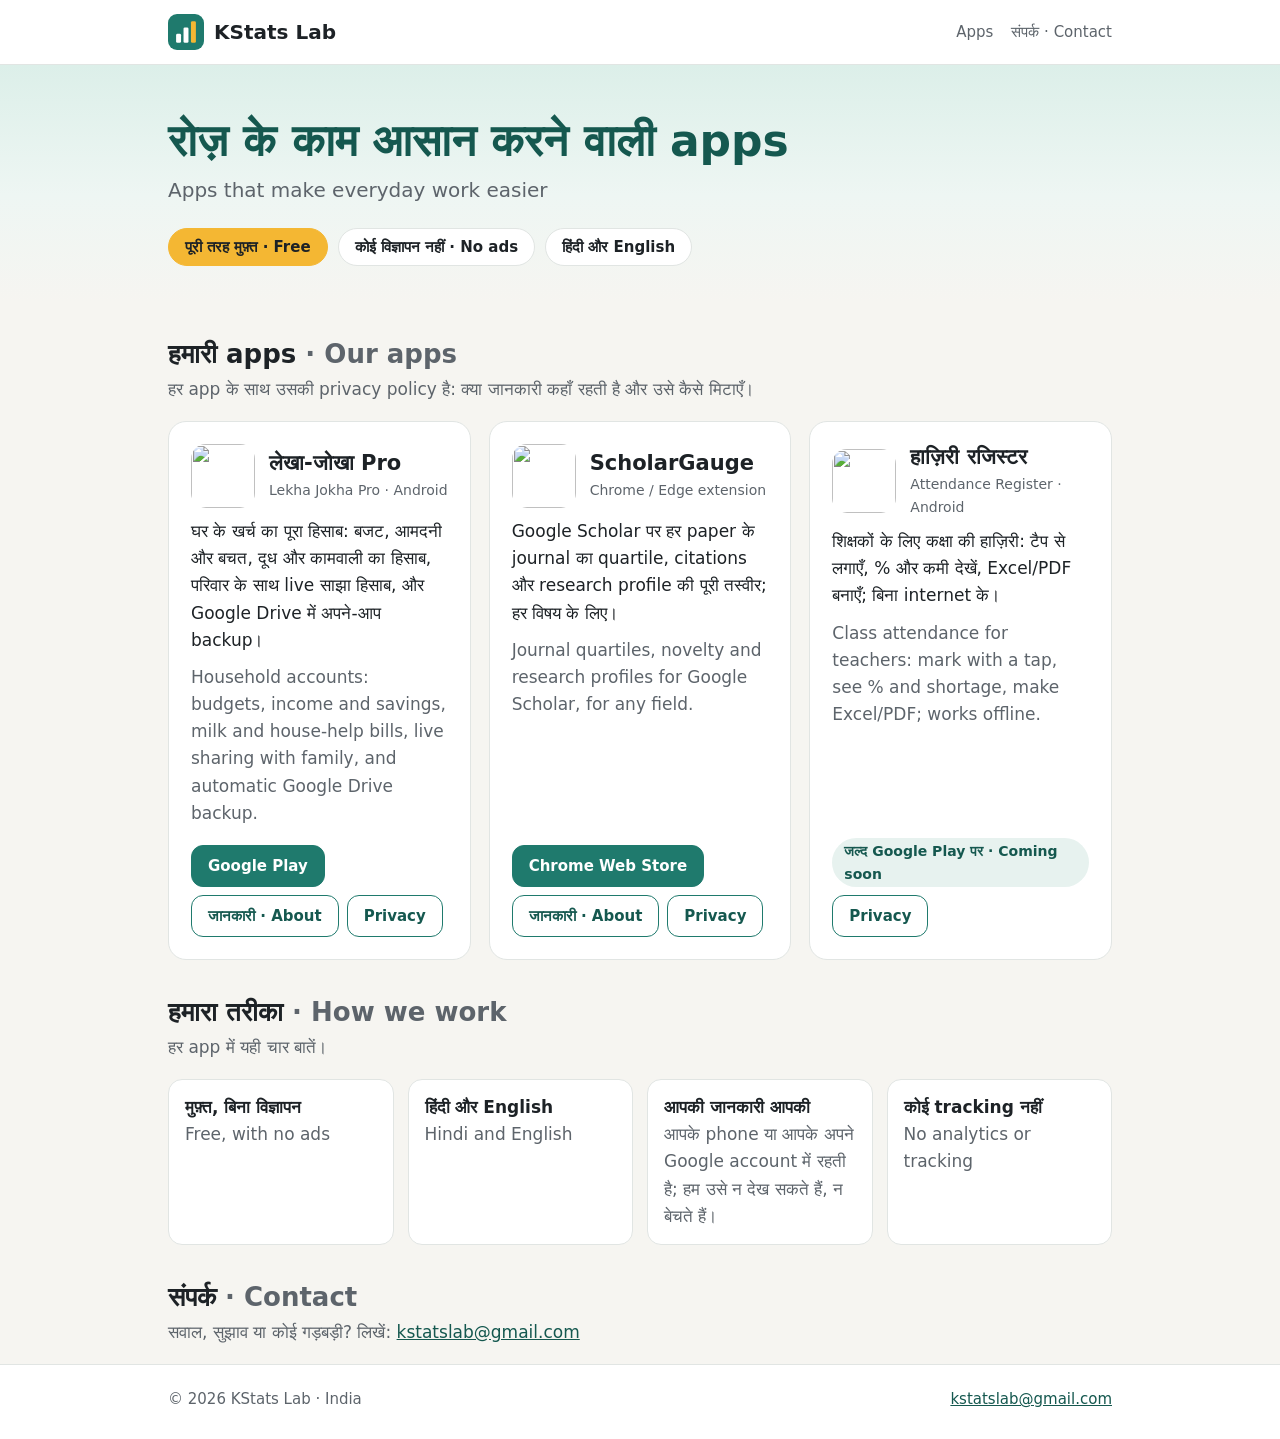
==== index.html @ cb93ff84 "KStats Lab website" ====
<!doctype html>
<html lang="hi">
<head>
<meta charset="utf-8">
<meta name="viewport" content="width=device-width, initial-scale=1">
<title>KStats Lab — रोज़ के काम आसान करने वाली apps</title>
<meta name="description" content="KStats Lab: free apps without ads, in Hindi and English. Lekha Jokha Pro (household accounts), ScholarGauge (Google Scholar extension), Attendance Register.">
<link rel="icon" href="img/lekha-jokha.png">
<link rel="stylesheet" href="style.css">
</head>
<body>
<div class="top"><div class="wrap">
  <a class="brand" href="./" aria-label="KStats Lab, home">
    <svg viewBox="0 0 40 40" aria-hidden="true"><rect width="40" height="40" rx="10" fill="#1f7a6d"/><rect x="9" y="22" width="5.5" height="10" rx="1.5" fill="#fff"/><rect x="17.25" y="15" width="5.5" height="17" rx="1.5" fill="#fff"/><rect x="25.5" y="8" width="5.5" height="24" rx="1.5" fill="#f4b733"/></svg>
    KStats Lab
  </a>
  <nav aria-label="Main"><a href="#apps">Apps</a><a href="#contact">संपर्क · Contact</a></nav>
</div></div>

<section class="hero"><div class="wrap">
  <h1>रोज़ के काम आसान करने वाली apps</h1>
  <p class="en" lang="en">Apps that make everyday work easier</p>
  <ul class="pills">
    <li>पूरी तरह मुफ़्त · Free</li>
    <li>कोई विज्ञापन नहीं · No ads</li>
    <li>हिंदी और English</li>
  </ul>
</div></section>

<main class="wrap">
  <h2 id="apps">हमारी apps <span class="muted" lang="en">· Our apps</span></h2>
  <p class="sub">हर app के साथ उसकी privacy policy है: क्या जानकारी कहाँ रहती है और उसे कैसे मिटाएँ।</p>

  <div class="cards">
    <article class="card">
      <header>
        <img src="img/lekha-jokha.png" alt="" width="64" height="64">
        <div><h3>लेखा-जोखा Pro</h3><p class="kind" lang="en">Lekha Jokha Pro · Android</p></div>
      </header>
      <p>घर के खर्च का पूरा हिसाब: बजट, आमदनी और बचत, दूध और कामवाली का हिसाब, परिवार के साथ live साझा हिसाब, और Google Drive में अपने-आप backup।</p>
      <p class="en" lang="en">Household accounts: budgets, income and savings, milk and house-help bills, live sharing with family, and automatic Google Drive backup.</p>
      <div class="actions">
        <a class="btn primary" href="https://play.google.com/store/apps/details?id=io.github.kapilstats.gharkahisaab">Google Play</a>
        <a class="btn" href="lekha-jokha/">जानकारी · About</a>
        <a class="btn" href="lekha-jokha/privacy.html">Privacy</a>
      </div>
    </article>

    <article class="card">
      <header>
        <img src="img/scholargauge.png" alt="" width="64" height="64">
        <div><h3>ScholarGauge</h3><p class="kind" lang="en">Chrome / Edge extension</p></div>
      </header>
      <p>Google Scholar पर हर paper के journal का quartile, citations और research profile की पूरी तस्वीर; हर विषय के लिए।</p>
      <p class="en" lang="en">Journal quartiles, novelty and research profiles for Google Scholar, for any field.</p>
      <div class="actions">
        <a class="btn primary" href="https://chromewebstore.google.com/detail/nhcagmfnfgnlndmandhoadnfkcjggmgg">Chrome Web Store</a>
        <a class="btn" href="scholargauge/">जानकारी · About</a>
        <a class="btn" href="scholargauge/privacy.html">Privacy</a>
      </div>
    </article>

    <article class="card">
      <header>
        <img src="img/attendance.png" alt="" width="64" height="64">
        <div><h3>हाज़िरी रजिस्टर</h3><p class="kind" lang="en">Attendance Register · Android</p></div>
      </header>
      <p>शिक्षकों के लिए कक्षा की हाज़िरी: टैप से लगाएँ, % और कमी देखें, Excel/PDF बनाएँ; बिना internet के।</p>
      <p class="en" lang="en">Class attendance for teachers: mark with a tap, see % and shortage, make Excel/PDF; works offline.</p>
      <div class="actions">
        <span class="badge">जल्द Google Play पर · Coming soon</span>
        <a class="btn" href="attendance/privacy.html">Privacy</a>
      </div>
    </article>
  </div>

  <h2>हमारा तरीका <span class="muted" lang="en">· How we work</span></h2>
  <p class="sub">हर app में यही चार बातें।</p>
  <ul class="promise">
    <li><b>मुफ़्त, बिना विज्ञापन</b><span class="muted" lang="en">Free, with no ads</span></li>
    <li><b>हिंदी और English</b><span class="muted" lang="en">Hindi and English</span></li>
    <li><b>आपकी जानकारी आपकी</b><span class="muted">आपके phone या आपके अपने Google account में रहती है; हम उसे न देख सकते हैं, न बेचते हैं।</span></li>
    <li><b>कोई tracking नहीं</b><span class="muted" lang="en">No analytics or tracking</span></li>
  </ul>

  <h2 id="contact">संपर्क <span class="muted" lang="en">· Contact</span></h2>
  <p class="sub">सवाल, सुझाव या कोई गड़बड़ी? लिखें: <a href="mailto:kstatslab@gmail.com">kstatslab@gmail.com</a></p>
</main>

<footer><div class="wrap">
  <p>© 2026 KStats Lab · India</p>
  <p><a href="mailto:kstatslab@gmail.com">kstatslab@gmail.com</a></p>
</div></footer>
</body>
</html>
---- style.css ----
/* KStats Lab website: light colours, Hindi + English */
:root {
  --bg: #f6f5f1;
  --card: #ffffff;
  --ink: #1d2226;
  --muted: #5d646b;
  --rule: #e1e5e3;
  --accent: #1f7a6d;
  --accent-ink: #15584f;
  --soft: #e7f2ef;
  --gold: #f4b733;
  color-scheme: light;
}
* { box-sizing: border-box; }
html { -webkit-text-size-adjust: 100%; }
body {
  margin: 0; background: var(--bg); color: var(--ink);
  font-family: "Mukta", "Noto Sans Devanagari", "Nirmala UI", system-ui, -apple-system, "Segoe UI", Roboto, Arial, sans-serif;
  font-size: 17px; line-height: 1.6;
}
a { color: var(--accent-ink); }
a:focus-visible, .btn:focus-visible { outline: 3px solid var(--gold); outline-offset: 2px; }
.wrap { max-width: 980px; margin: 0 auto; padding: 0 18px; }

/* top bar */
.top { background: var(--card); border-bottom: 1px solid var(--rule); }
.top .wrap { display: flex; align-items: center; justify-content: space-between; gap: 12px; min-height: 64px; }
.brand { display: flex; align-items: center; gap: 10px; font-weight: 700; font-size: 20px; color: var(--ink); text-decoration: none; }
.brand svg { width: 36px; height: 36px; flex: none; }
.top nav { display: flex; gap: 18px; font-size: 15px; }
.top nav a { text-decoration: none; color: var(--muted); }
.top nav a:hover { color: var(--accent-ink); text-decoration: underline; }

/* hero */
.hero { background: linear-gradient(180deg, #dcefe9 0%, #eef6f3 55%, var(--bg) 100%); padding: 48px 0 36px; }
.hero h1 { margin: 0; font-size: clamp(30px, 5vw, 44px); line-height: 1.25; color: var(--accent-ink); text-wrap: balance; }
.hero .en { margin: 6px 0 0; font-size: 20px; color: var(--muted); }
.pills { display: flex; flex-wrap: wrap; gap: 10px; margin: 22px 0 0; padding: 0; list-style: none; }
.pills li { background: var(--card); border: 1px solid var(--rule); border-radius: 999px; padding: 6px 16px; font-size: 15px; font-weight: 600; }
.pills li:first-child { background: var(--gold); border-color: var(--gold); }

/* sections */
main { padding: 8px 0 40px; }
h2 { font-size: 26px; line-height: 1.3; margin: 36px 0 4px; }
h2 + .sub { margin: 0 0 18px; color: var(--muted); }
.cards { display: grid; grid-template-columns: repeat(auto-fit, minmax(280px, 1fr)); gap: 18px; }
.card { background: var(--card); border: 1px solid var(--rule); border-radius: 18px; padding: 22px; display: flex; flex-direction: column; gap: 10px; }
.card header { display: flex; gap: 14px; align-items: center; }
.card header img { width: 64px; height: 64px; border-radius: 15px; flex: none; }
.card h3 { margin: 0; font-size: 21px; line-height: 1.3; }
.card .kind { margin: 2px 0 0; font-size: 14px; color: var(--muted); }
.card p { margin: 0; }
.card .en, .muted { color: var(--muted); }
.card .actions { margin-top: auto; padding-top: 8px; display: flex; flex-wrap: wrap; gap: 8px; }
.badge { display: inline-block; background: var(--soft); color: var(--accent-ink); border-radius: 999px; padding: 2px 12px; font-size: 14px; font-weight: 600; }

.btn { display: inline-flex; align-items: center; gap: 6px; min-height: 42px; padding: 8px 16px; border-radius: 12px; font-weight: 600; font-size: 15px; text-decoration: none; border: 1.5px solid var(--accent); color: var(--accent-ink); background: var(--card); }
.btn.primary { background: var(--accent); color: #fff; }
.btn:hover { filter: brightness(0.96); text-decoration: underline; }

.promise { display: grid; grid-template-columns: repeat(auto-fit, minmax(220px, 1fr)); gap: 14px; margin: 0; padding: 0; list-style: none; }
.promise li { background: var(--card); border: 1px solid var(--rule); border-radius: 14px; padding: 14px 16px; }
.promise b { display: block; }

/* app page */
.app-head { display: flex; gap: 20px; align-items: center; flex-wrap: wrap; }
.app-head img { width: 96px; height: 96px; border-radius: 22px; box-shadow: 0 8px 20px rgba(16, 70, 60, .18); }
.app-head h1 { font-size: clamp(30px, 5vw, 42px); }
.two { display: grid; grid-template-columns: repeat(auto-fit, minmax(300px, 1fr)); gap: 18px; }
.box { background: var(--card); border: 1px solid var(--rule); border-radius: 18px; padding: 20px 22px; }
.box h3 { margin: 0 0 8px; font-size: 19px; }
.box ul { margin: 0; padding-left: 20px; }
.box li { margin: 0 0 6px; }
.shots { display: flex; gap: 14px; overflow-x: auto; padding: 4px 2px 12px; scroll-snap-type: x mandatory; }
.shots img { width: 216px; height: auto; border-radius: 14px; border: 1px solid var(--rule); scroll-snap-align: start; flex: none; background: #fff; }

footer { border-top: 1px solid var(--rule); background: var(--card); padding: 22px 0 28px; font-size: 15px; color: var(--muted); }
footer .wrap { display: flex; flex-wrap: wrap; justify-content: space-between; gap: 10px; }
footer p { margin: 0; }

@media (max-width: 560px) {
  body { font-size: 16px; }
  .top nav { gap: 12px; font-size: 14px; }
  .hero { padding: 32px 0 26px; }
  .card { padding: 18px; }
}
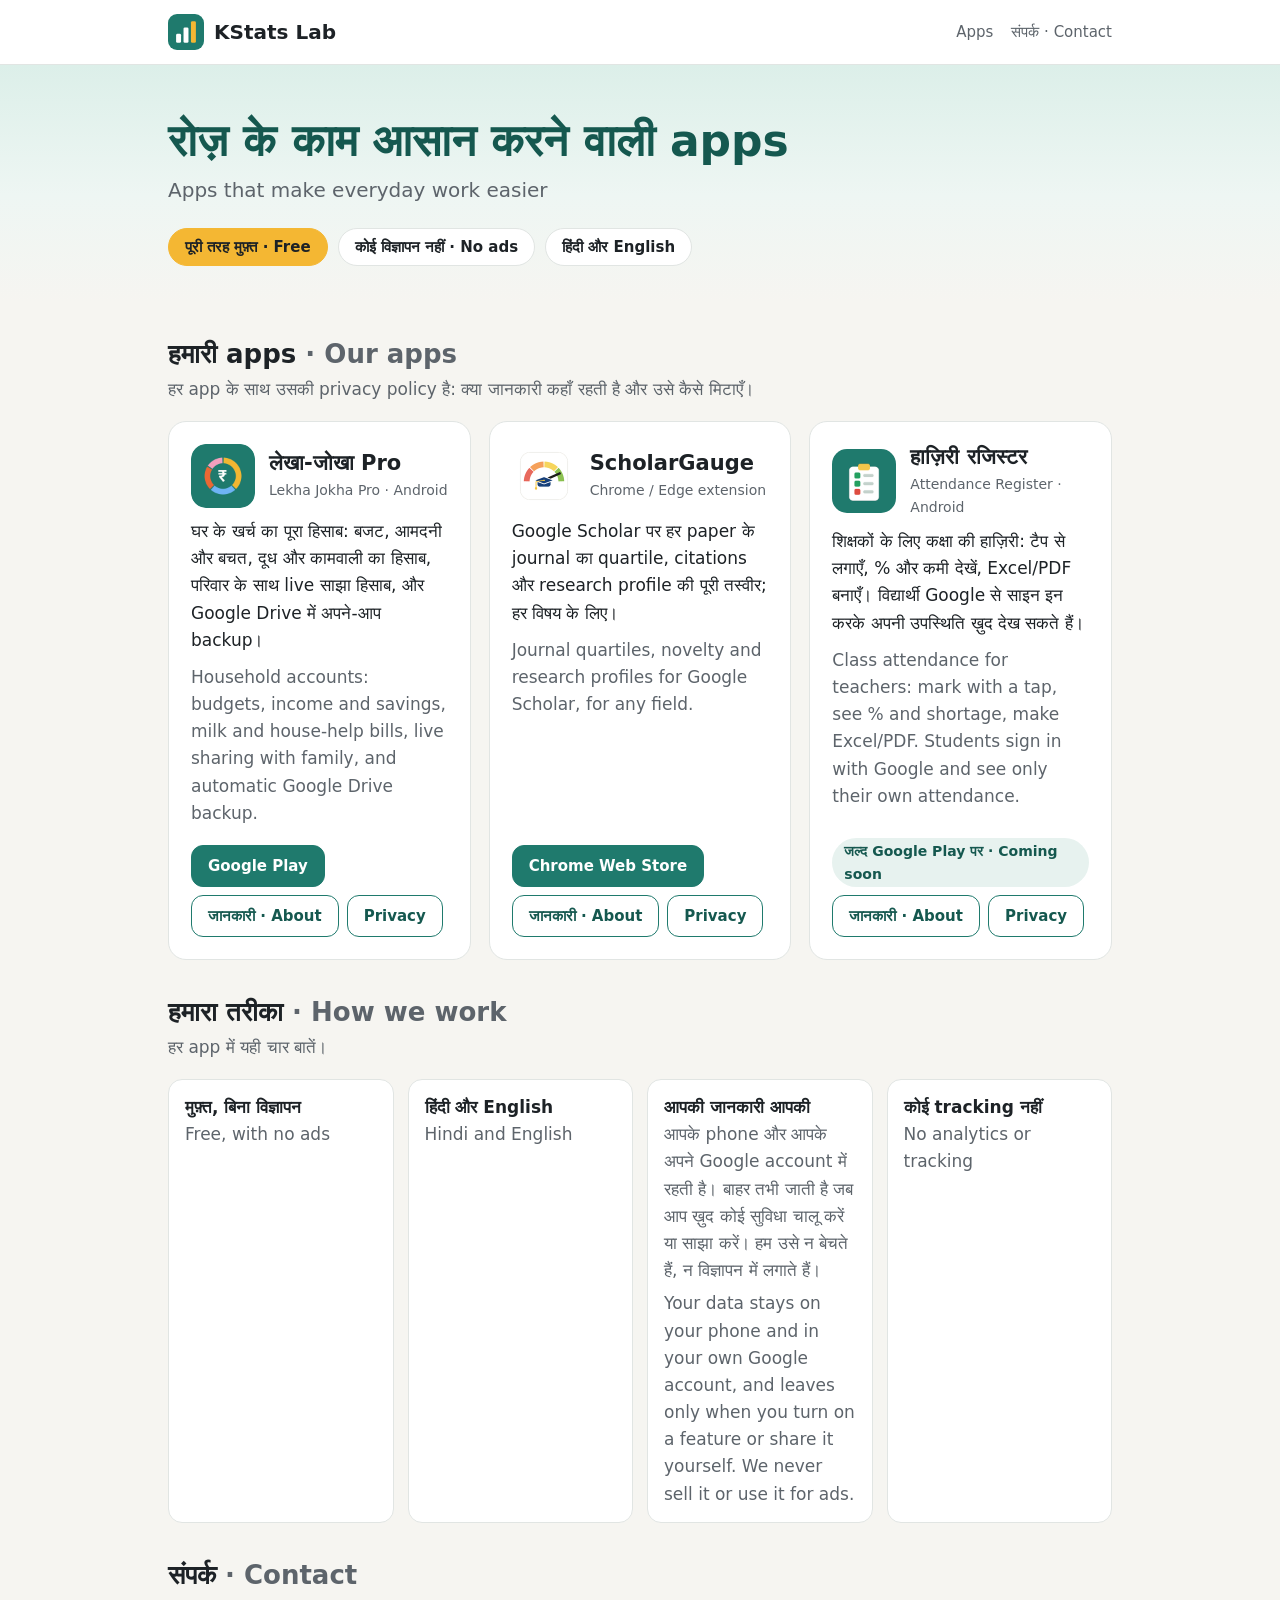
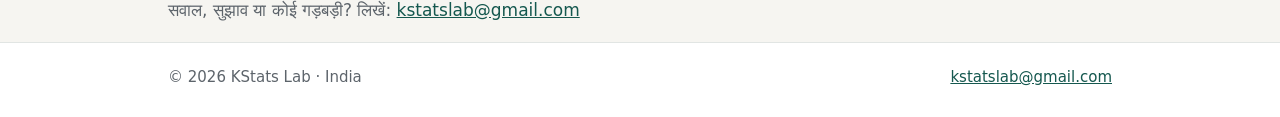
==== commit b1e3f7bb: "13 Nov updates" ====
--- a/index.html
+++ b/index.html
@@ -65,10 +65,11 @@
         <img src="img/attendance.png" alt="" width="64" height="64">
         <div><h3>हाज़िरी रजिस्टर</h3><p class="kind" lang="en">Attendance Register · Android</p></div>
       </header>
-      <p>शिक्षकों के लिए कक्षा की हाज़िरी: टैप से लगाएँ, % और कमी देखें, Excel/PDF बनाएँ; बिना internet के।</p>
-      <p class="en" lang="en">Class attendance for teachers: mark with a tap, see % and shortage, make Excel/PDF; works offline.</p>
+      <p>शिक्षकों के लिए कक्षा की हाज़िरी: टैप से लगाएँ, % और कमी देखें, Excel/PDF बनाएँ। विद्यार्थी Google से साइन इन करके अपनी उपस्थिति ख़ुद देख सकते हैं।</p>
+      <p class="en" lang="en">Class attendance for teachers: mark with a tap, see % and shortage, make Excel/PDF. Students sign in with Google and see only their own attendance.</p>
       <div class="actions">
         <span class="badge">जल्द Google Play पर · Coming soon</span>
+        <a class="btn" href="attendance/">जानकारी · About</a>
         <a class="btn" href="attendance/privacy.html">Privacy</a>
       </div>
     </article>
@@ -79,7 +80,7 @@
   <ul class="promise">
     <li><b>मुफ़्त, बिना विज्ञापन</b><span class="muted" lang="en">Free, with no ads</span></li>
     <li><b>हिंदी और English</b><span class="muted" lang="en">Hindi and English</span></li>
-    <li><b>आपकी जानकारी आपकी</b><span class="muted">आपके phone या आपके अपने Google account में रहती है; हम उसे न देख सकते हैं, न बेचते हैं।</span></li>
+    <li><b>आपकी जानकारी आपकी</b><span class="muted">आपके phone और आपके अपने Google account में रहती है। बाहर तभी जाती है जब आप ख़ुद कोई सुविधा चालू करें या साझा करें। हम उसे न बेचते हैं, न विज्ञापन में लगाते हैं।</span><span class="muted" lang="en">Your data stays on your phone and in your own Google account, and leaves only when you turn on a feature or share it yourself. We never sell it or use it for ads.</span></li>
     <li><b>कोई tracking नहीं</b><span class="muted" lang="en">No analytics or tracking</span></li>
   </ul>
 
--- a/style.css
+++ b/style.css
@@ -61,6 +61,8 @@
 .promise { display: grid; grid-template-columns: repeat(auto-fit, minmax(220px, 1fr)); gap: 14px; margin: 0; padding: 0; list-style: none; }
 .promise li { background: var(--card); border: 1px solid var(--rule); border-radius: 14px; padding: 14px 16px; }
 .promise b { display: block; }
+.promise span.muted { display: block; }
+.promise span.muted + span.muted { margin-top: 6px; }
 
 /* app page */
 .app-head { display: flex; gap: 20px; align-items: center; flex-wrap: wrap; }
@@ -84,3 +86,21 @@
   .hero { padding: 32px 0 26px; }
   .card { padding: 18px; }
 }
+
+/* app page extras (ScholarGauge): Hindi summary, three boxes, wide screenshots, steps, questions */
+.hero .hi { margin: 14px 0 0; max-width: 760px; }
+.hero-actions { display: flex; flex-wrap: wrap; gap: 10px; margin-top: 22px; }
+.hero .note { margin: 14px 0 0; font-size: 15px; color: var(--muted); max-width: 760px; }
+.hero .note .badge { margin: 0 4px; }
+.three { display: grid; grid-template-columns: repeat(auto-fit, minmax(260px, 1fr)); gap: 18px; }
+.shots.wide figure { margin: 0; flex: none; width: min(560px, 84vw); scroll-snap-align: start; }
+.shots.wide img { width: 100%; height: auto; border-radius: 12px; }
+.shots figcaption { margin-top: 6px; font-size: 14px; color: var(--muted); }
+.steps { margin: 0; padding-left: 24px; max-width: 820px; }
+.steps li { margin: 0 0 10px; padding-left: 4px; }
+.faq { display: grid; gap: 10px; max-width: 820px; }
+.faq details { background: var(--card); border: 1px solid var(--rule); border-radius: 14px; padding: 12px 16px; }
+.faq summary { font-weight: 600; cursor: pointer; }
+.faq details p { margin: 8px 0 2px; }
+main > .actions { display: flex; flex-wrap: wrap; gap: 10px; }
+.small { font-size: 14px; }
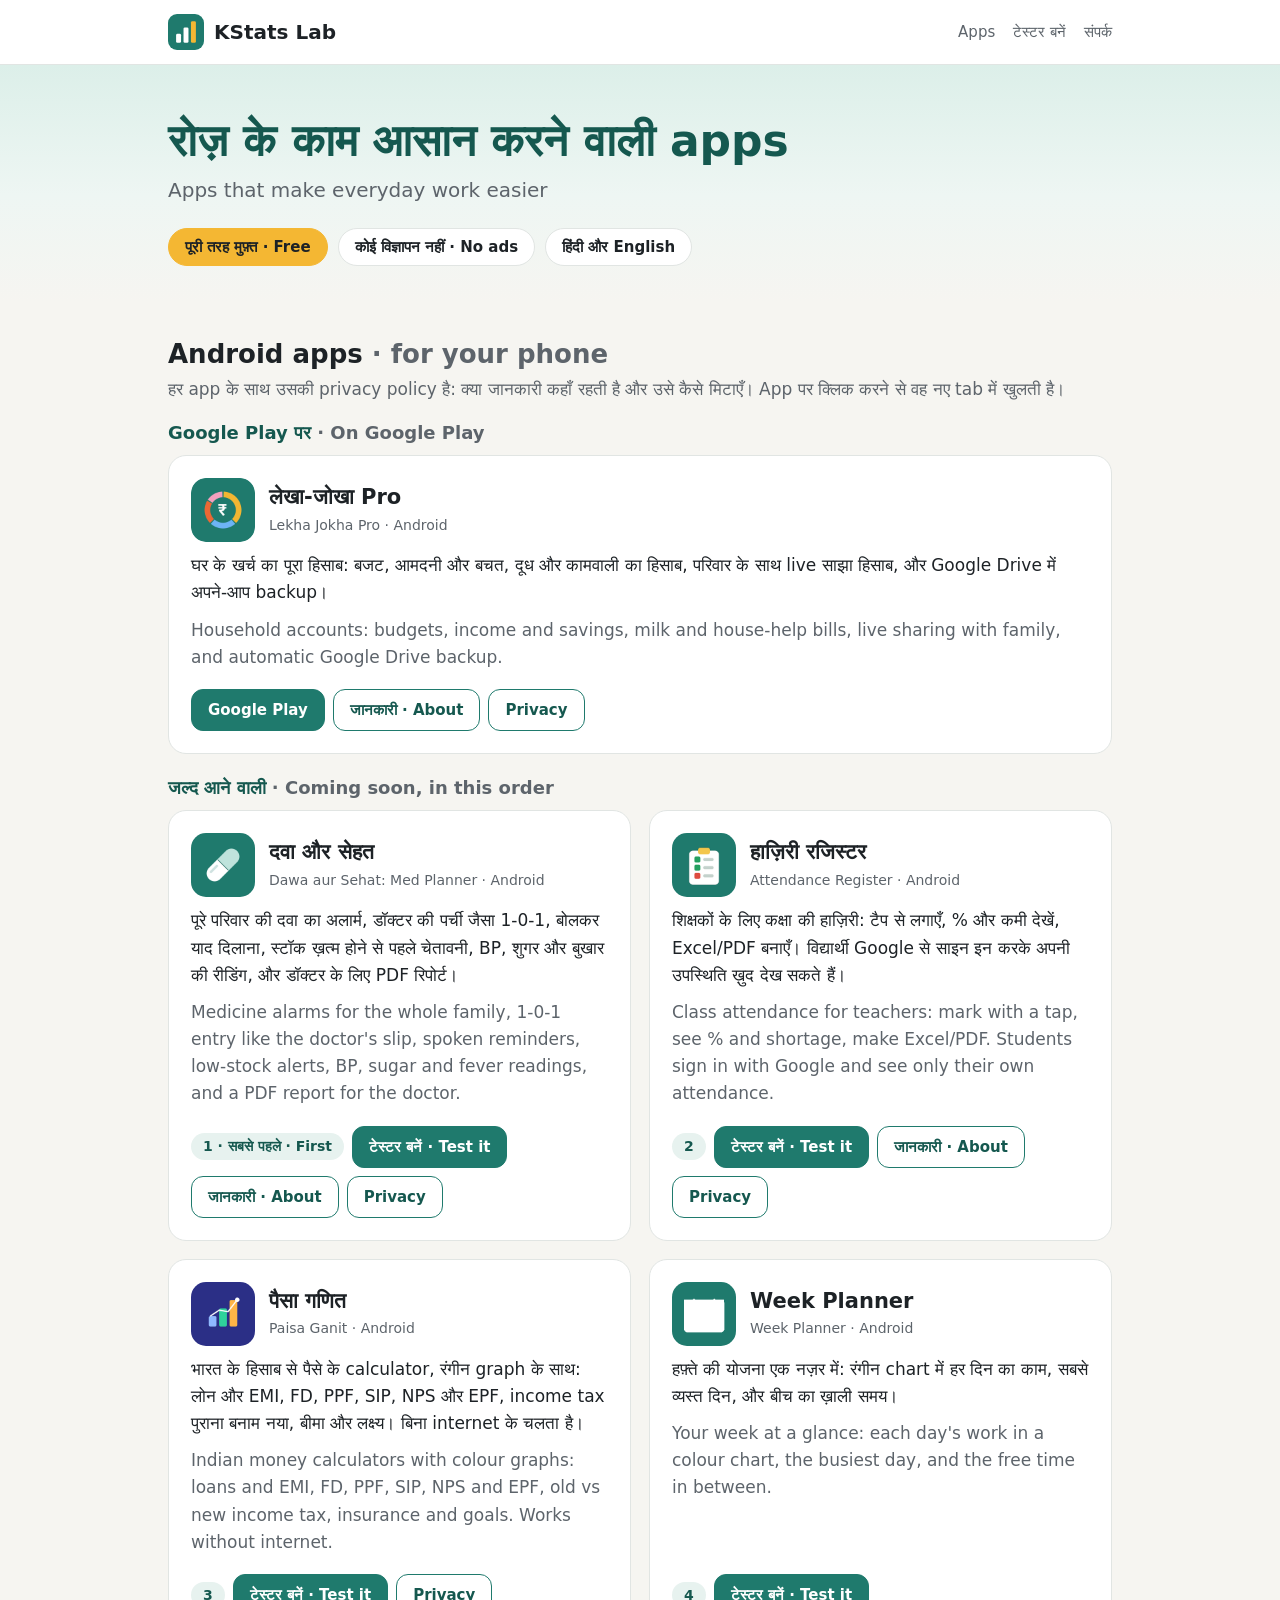
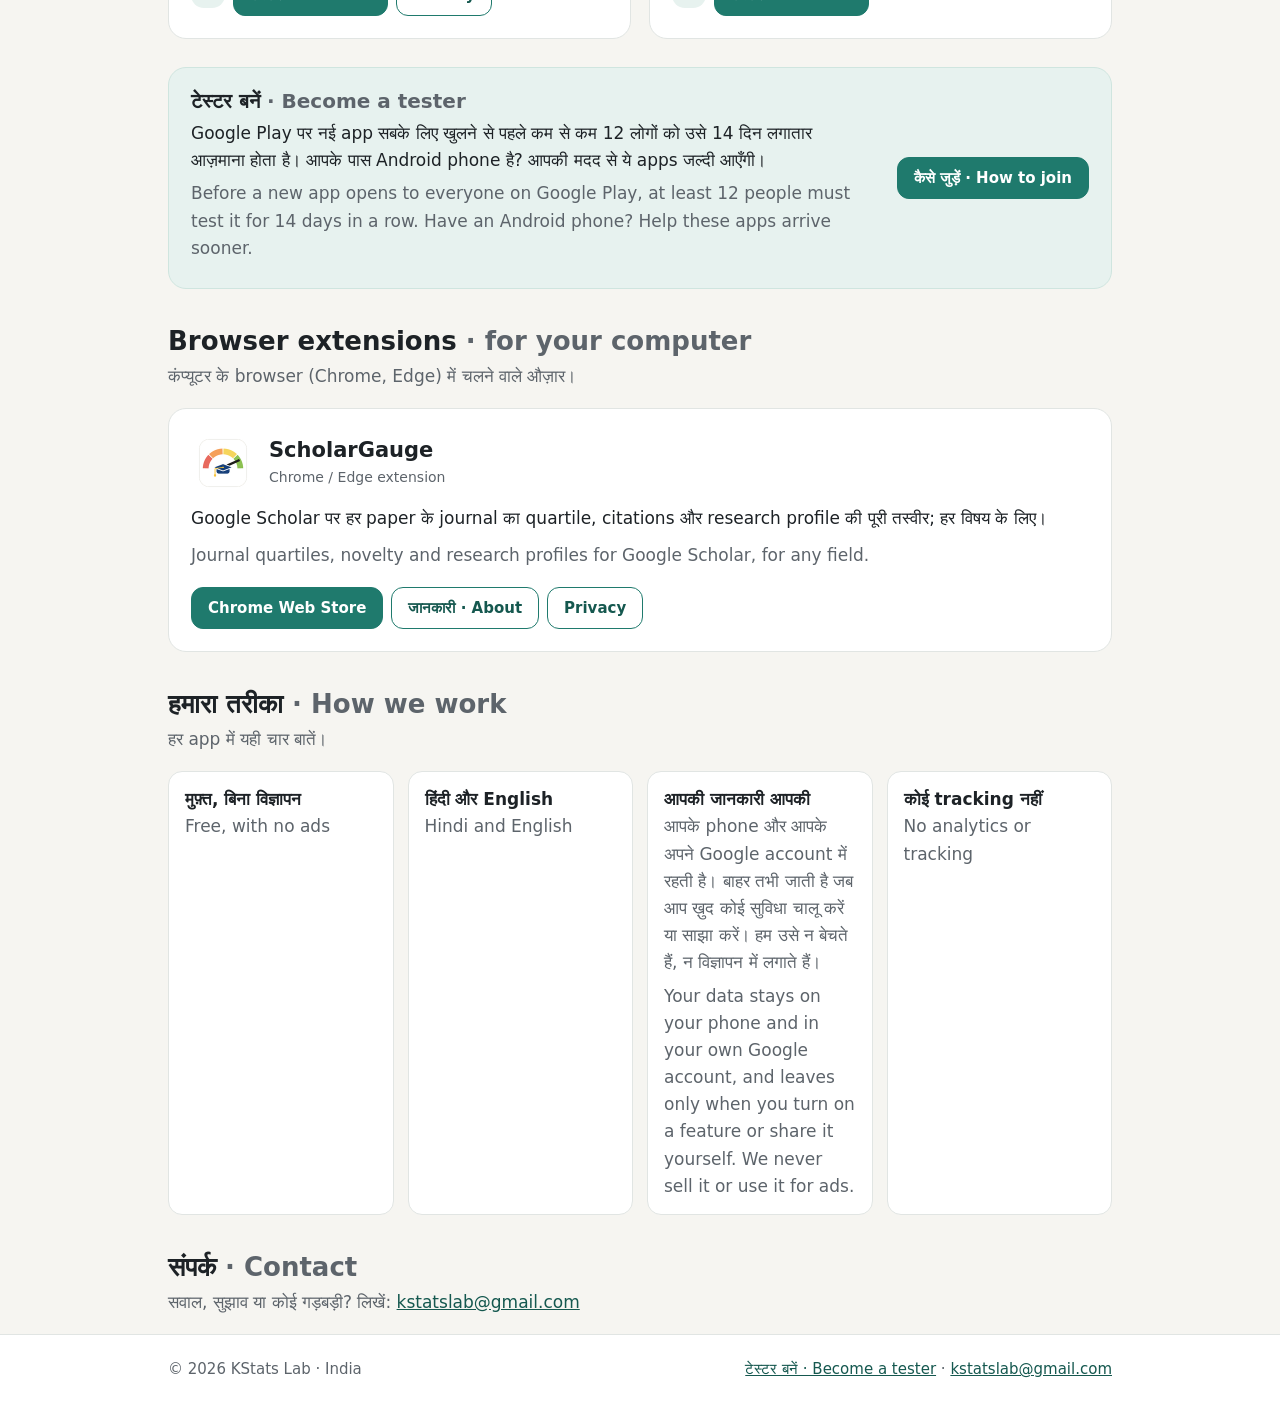
==== commit 345d6e11: "11 changed files" ====
--- a/index.html
+++ b/index.html
@@ -4,7 +4,7 @@
 <meta charset="utf-8">
 <meta name="viewport" content="width=device-width, initial-scale=1">
 <title>KStats Lab — रोज़ के काम आसान करने वाली apps</title>
-<meta name="description" content="KStats Lab: free apps without ads, in Hindi and English. Lekha Jokha Pro (household accounts), ScholarGauge (Google Scholar extension), Attendance Register.">
+<meta name="description" content="KStats Lab: free apps without ads, in Hindi and English. Android: Lekha Jokha Pro, Dawa aur Sehat, Attendance Register, Paisa Ganit, Week Planner. Browser: ScholarGauge for Google Scholar.">
 <link rel="icon" href="img/lekha-jokha.png">
 <link rel="stylesheet" href="style.css">
 </head>
@@ -14,7 +14,7 @@
     <svg viewBox="0 0 40 40" aria-hidden="true"><rect width="40" height="40" rx="10" fill="#1f7a6d"/><rect x="9" y="22" width="5.5" height="10" rx="1.5" fill="#fff"/><rect x="17.25" y="15" width="5.5" height="17" rx="1.5" fill="#fff"/><rect x="25.5" y="8" width="5.5" height="24" rx="1.5" fill="#f4b733"/></svg>
     KStats Lab
   </a>
-  <nav aria-label="Main"><a href="#apps">Apps</a><a href="#contact">संपर्क · Contact</a></nav>
+  <nav aria-label="Main"><a href="#apps">Apps</a><a href="testers/">टेस्टर बनें</a><a href="#contact">संपर्क</a></nav>
 </div></div>
 
 <section class="hero"><div class="wrap">
@@ -28,9 +28,10 @@
 </div></section>
 
 <main class="wrap">
-  <h2 id="apps">हमारी apps <span class="muted" lang="en">· Our apps</span></h2>
-  <p class="sub">हर app के साथ उसकी privacy policy है: क्या जानकारी कहाँ रहती है और उसे कैसे मिटाएँ।</p>
+  <h2 id="apps">Android apps <span class="muted" lang="en">· for your phone</span></h2>
+  <p class="sub">हर app के साथ उसकी privacy policy है: क्या जानकारी कहाँ रहती है और उसे कैसे मिटाएँ। App पर क्लिक करने से वह नए tab में खुलती है।</p>
 
+  <h3 class="group">Google Play पर <span class="muted" lang="en">· On Google Play</span></h3>
   <div class="cards">
     <article class="card">
       <header>
@@ -40,23 +41,27 @@
       <p>घर के खर्च का पूरा हिसाब: बजट, आमदनी और बचत, दूध और कामवाली का हिसाब, परिवार के साथ live साझा हिसाब, और Google Drive में अपने-आप backup।</p>
       <p class="en" lang="en">Household accounts: budgets, income and savings, milk and house-help bills, live sharing with family, and automatic Google Drive backup.</p>
       <div class="actions">
-        <a class="btn primary" href="https://play.google.com/store/apps/details?id=io.github.kapilstats.gharkahisaab">Google Play</a>
-        <a class="btn" href="lekha-jokha/">जानकारी · About</a>
-        <a class="btn" href="lekha-jokha/privacy.html">Privacy</a>
+        <a class="btn primary" href="https://play.google.com/store/apps/details?id=io.github.kapilstats.gharkahisaab" target="_blank" rel="noopener">Google Play</a>
+        <a class="btn" href="lekha-jokha/" target="_blank" rel="noopener">जानकारी · About</a>
+        <a class="btn" href="lekha-jokha/privacy.html" target="_blank" rel="noopener">Privacy</a>
       </div>
     </article>
+  </div>
 
+  <h3 class="group">जल्द आने वाली <span class="muted" lang="en">· Coming soon, in this order</span></h3>
+  <div class="cards pair">
     <article class="card">
       <header>
-        <img src="img/scholargauge.png" alt="" width="64" height="64">
-        <div><h3>ScholarGauge</h3><p class="kind" lang="en">Chrome / Edge extension</p></div>
+        <img src="img/dawa-aur-sehat.png" alt="" width="64" height="64">
+        <div><h3>दवा और सेहत</h3><p class="kind" lang="en">Dawa aur Sehat: Med Planner · Android</p></div>
       </header>
-      <p>Google Scholar पर हर paper के journal का quartile, citations और research profile की पूरी तस्वीर; हर विषय के लिए।</p>
-      <p class="en" lang="en">Journal quartiles, novelty and research profiles for Google Scholar, for any field.</p>
+      <p>पूरे परिवार की दवा का अलार्म, डॉक्टर की पर्ची जैसा 1-0-1, बोलकर याद दिलाना, स्टॉक ख़त्म होने से पहले चेतावनी, BP, शुगर और बुखार की रीडिंग, और डॉक्टर के लिए PDF रिपोर्ट।</p>
+      <p class="en" lang="en">Medicine alarms for the whole family, 1-0-1 entry like the doctor's slip, spoken reminders, low-stock alerts, BP, sugar and fever readings, and a PDF report for the doctor.</p>
       <div class="actions">
-        <a class="btn primary" href="https://chromewebstore.google.com/detail/nhcagmfnfgnlndmandhoadnfkcjggmgg">Chrome Web Store</a>
-        <a class="btn" href="scholargauge/">जानकारी · About</a>
-        <a class="btn" href="scholargauge/privacy.html">Privacy</a>
+        <span class="badge">1 · सबसे पहले · First</span>
+        <a class="btn primary" href="testers/#dawa-aur-sehat" target="_blank" rel="noopener">टेस्टर बनें · Test it</a>
+        <a class="btn" href="dawa-aur-sehat/" target="_blank" rel="noopener">जानकारी · About</a>
+        <a class="btn" href="dawa-aur-sehat/privacy.html" target="_blank" rel="noopener">Privacy</a>
       </div>
     </article>
 
@@ -68,9 +73,64 @@
       <p>शिक्षकों के लिए कक्षा की हाज़िरी: टैप से लगाएँ, % और कमी देखें, Excel/PDF बनाएँ। विद्यार्थी Google से साइन इन करके अपनी उपस्थिति ख़ुद देख सकते हैं।</p>
       <p class="en" lang="en">Class attendance for teachers: mark with a tap, see % and shortage, make Excel/PDF. Students sign in with Google and see only their own attendance.</p>
       <div class="actions">
-        <span class="badge">जल्द Google Play पर · Coming soon</span>
-        <a class="btn" href="attendance/">जानकारी · About</a>
-        <a class="btn" href="attendance/privacy.html">Privacy</a>
+        <span class="badge">2</span>
+        <a class="btn primary" href="testers/#attendance" target="_blank" rel="noopener">टेस्टर बनें · Test it</a>
+        <a class="btn" href="attendance/" target="_blank" rel="noopener">जानकारी · About</a>
+        <a class="btn" href="attendance/privacy.html" target="_blank" rel="noopener">Privacy</a>
+      </div>
+    </article>
+
+    <article class="card">
+      <header>
+        <img src="img/paisa-ganit.png" alt="" width="64" height="64">
+        <div><h3>पैसा गणित</h3><p class="kind" lang="en">Paisa Ganit · Android</p></div>
+      </header>
+      <p>भारत के हिसाब से पैसे के calculator, रंगीन graph के साथ: लोन और EMI, FD, PPF, SIP, NPS और EPF, income tax पुराना बनाम नया, बीमा और लक्ष्य। बिना internet के चलता है।</p>
+      <p class="en" lang="en">Indian money calculators with colour graphs: loans and EMI, FD, PPF, SIP, NPS and EPF, old vs new income tax, insurance and goals. Works without internet.</p>
+      <div class="actions">
+        <span class="badge">3</span>
+        <a class="btn primary" href="testers/#paisa-ganit" target="_blank" rel="noopener">टेस्टर बनें · Test it</a>
+        <a class="btn" href="paisa-ganit/privacy.html" target="_blank" rel="noopener">Privacy</a>
+      </div>
+    </article>
+
+    <article class="card">
+      <header>
+        <img src="img/week-planner.png" alt="" width="64" height="64">
+        <div><h3>Week Planner</h3><p class="kind" lang="en">Week Planner · Android</p></div>
+      </header>
+      <p>हफ़्ते की योजना एक नज़र में: रंगीन chart में हर दिन का काम, सबसे व्यस्त दिन, और बीच का ख़ाली समय।</p>
+      <p class="en" lang="en">Your week at a glance: each day's work in a colour chart, the busiest day, and the free time in between.</p>
+      <div class="actions">
+        <span class="badge">4</span>
+        <a class="btn primary" href="testers/#week-planner" target="_blank" rel="noopener">टेस्टर बनें · Test it</a>
+      </div>
+    </article>
+  </div>
+
+  <aside class="callout" aria-labelledby="tester-title">
+    <div>
+      <h3 id="tester-title">टेस्टर बनें <span class="muted" lang="en">· Become a tester</span></h3>
+      <p>Google Play पर नई app सबके लिए खुलने से पहले कम से कम 12 लोगों को उसे 14 दिन लगातार आज़माना होता है। आपके पास Android phone है? आपकी मदद से ये apps जल्दी आएँगी।</p>
+      <p class="en muted" lang="en">Before a new app opens to everyone on Google Play, at least 12 people must test it for 14 days in a row. Have an Android phone? Help these apps arrive sooner.</p>
+    </div>
+    <a class="btn primary" href="testers/">कैसे जुड़ें · How to join</a>
+  </aside>
+
+  <h2 id="extensions">Browser extensions <span class="muted" lang="en">· for your computer</span></h2>
+  <p class="sub">कंप्यूटर के browser (Chrome, Edge) में चलने वाले औज़ार।</p>
+  <div class="cards">
+    <article class="card">
+      <header>
+        <img src="img/scholargauge.png" alt="" width="64" height="64">
+        <div><h3>ScholarGauge</h3><p class="kind" lang="en">Chrome / Edge extension</p></div>
+      </header>
+      <p>Google Scholar पर हर paper के journal का quartile, citations और research profile की पूरी तस्वीर; हर विषय के लिए।</p>
+      <p class="en" lang="en">Journal quartiles, novelty and research profiles for Google Scholar, for any field.</p>
+      <div class="actions">
+        <a class="btn primary" href="https://chromewebstore.google.com/detail/nhcagmfnfgnlndmandhoadnfkcjggmgg" target="_blank" rel="noopener">Chrome Web Store</a>
+        <a class="btn" href="scholargauge/" target="_blank" rel="noopener">जानकारी · About</a>
+        <a class="btn" href="scholargauge/privacy.html" target="_blank" rel="noopener">Privacy</a>
       </div>
     </article>
   </div>
@@ -90,7 +150,7 @@
 
 <footer><div class="wrap">
   <p>© 2026 KStats Lab · India</p>
-  <p><a href="mailto:kstatslab@gmail.com">kstatslab@gmail.com</a></p>
+  <p><a href="testers/">टेस्टर बनें · Become a tester</a> · <a href="mailto:kstatslab@gmail.com">kstatslab@gmail.com</a></p>
 </div></footer>
 </body>
 </html>
--- a/style.css
+++ b/style.css
@@ -104,3 +104,20 @@
 .faq details p { margin: 8px 0 2px; }
 main > .actions { display: flex; flex-wrap: wrap; gap: 10px; }
 .small { font-size: 14px; }
+
+/* home: groups inside a section, tester call-out, numbered badges (14 Nov) */
+h3.group { margin: 22px 0 10px; font-size: 18px; line-height: 1.35; color: var(--accent-ink); }
+h2 + .sub + h3.group { margin-top: 6px; }
+.card .actions { align-items: center; }
+.callout { margin-top: 28px; background: var(--soft); border: 1px solid #cfe5df; border-radius: 18px; padding: 20px 22px; display: flex; flex-wrap: wrap; align-items: center; justify-content: space-between; gap: 14px 22px; }
+.callout h3 { margin: 0 0 6px; font-size: 20px; line-height: 1.3; }
+.callout p { margin: 0 0 6px; max-width: 660px; }
+
+/* tester page */
+.applist { display: grid; grid-template-columns: repeat(auto-fit, minmax(260px, 1fr)); gap: 16px; }
+.applist .card { scroll-margin-top: 16px; }
+.applist .card:target { outline: 3px solid var(--gold); outline-offset: 2px; }
+.note-box { background: var(--card); border: 1px solid var(--rule); border-left: 5px solid var(--gold); border-radius: 14px; padding: 14px 18px; max-width: 820px; }
+.note-box p { margin: 0 0 6px; }
+.note-box p:last-child { margin-bottom: 0; }
+.cards.pair { grid-template-columns: repeat(auto-fit, minmax(min(360px, 100%), 1fr)); }
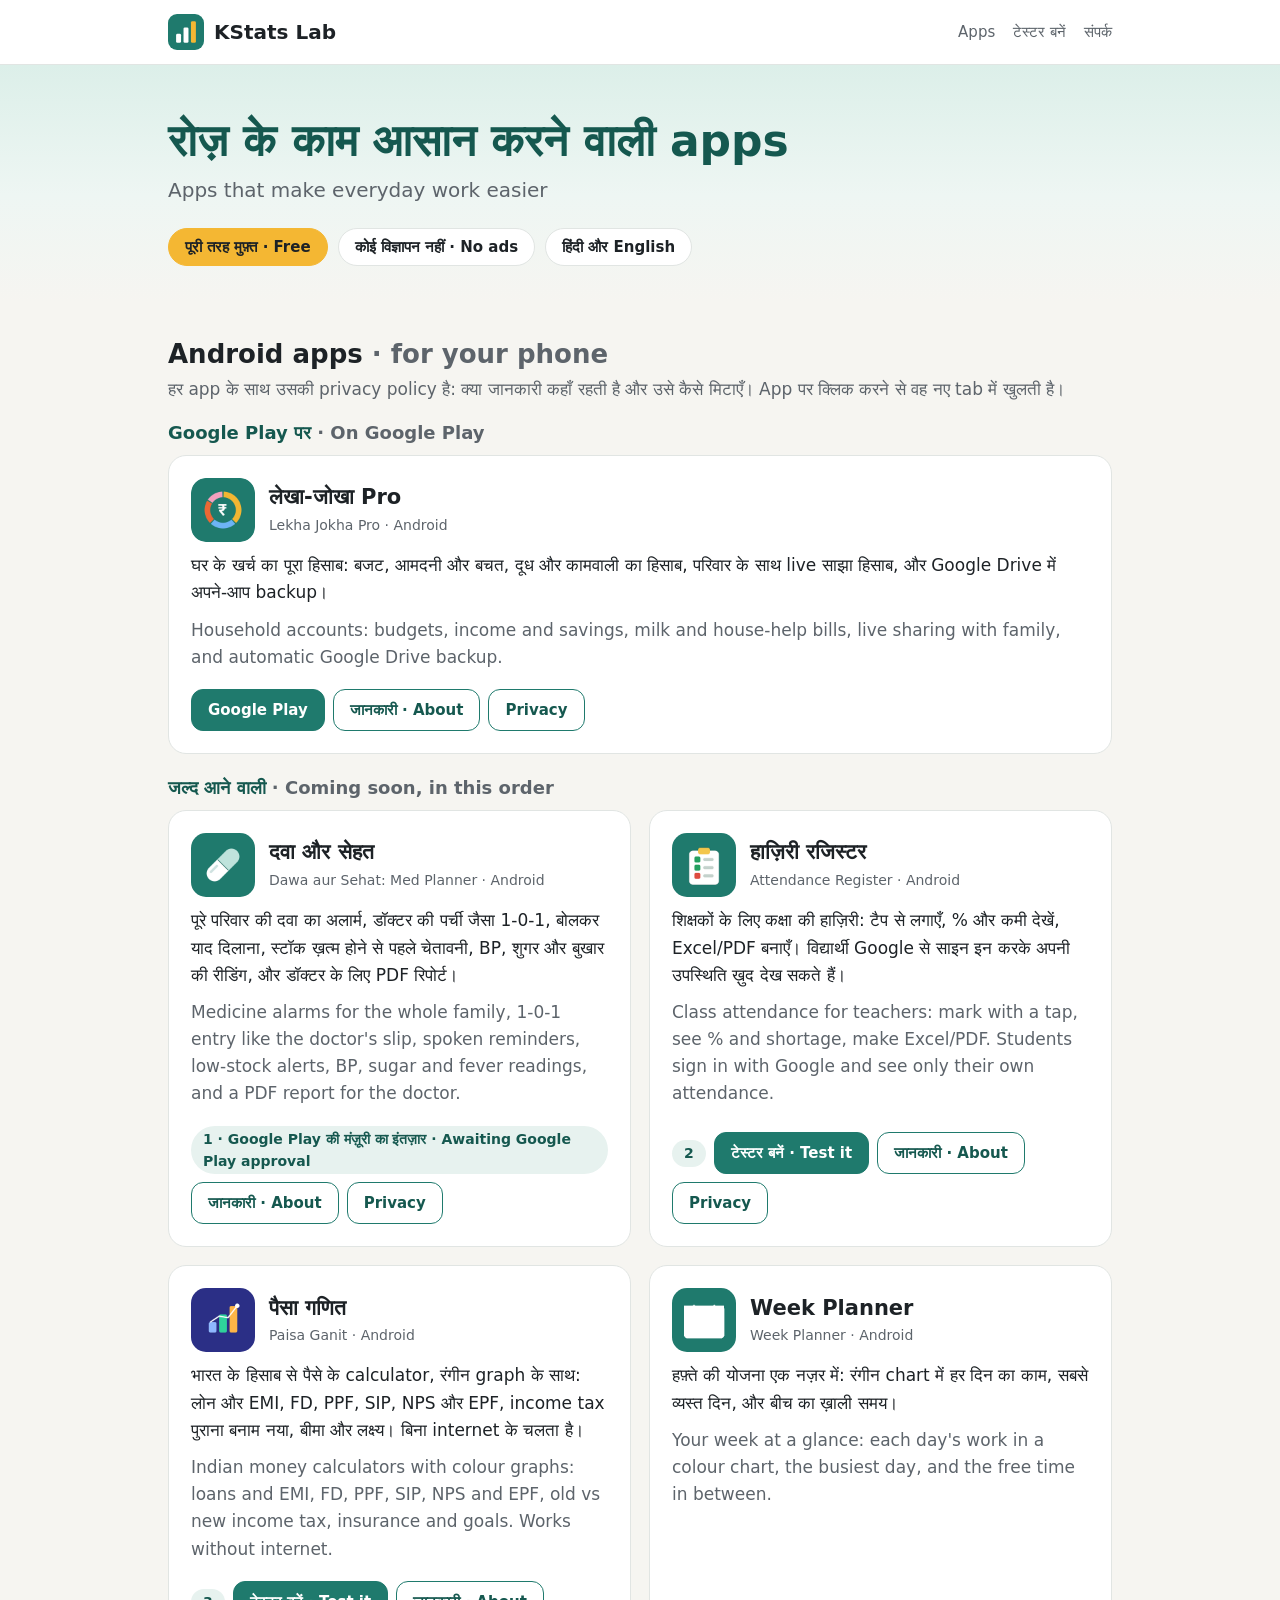
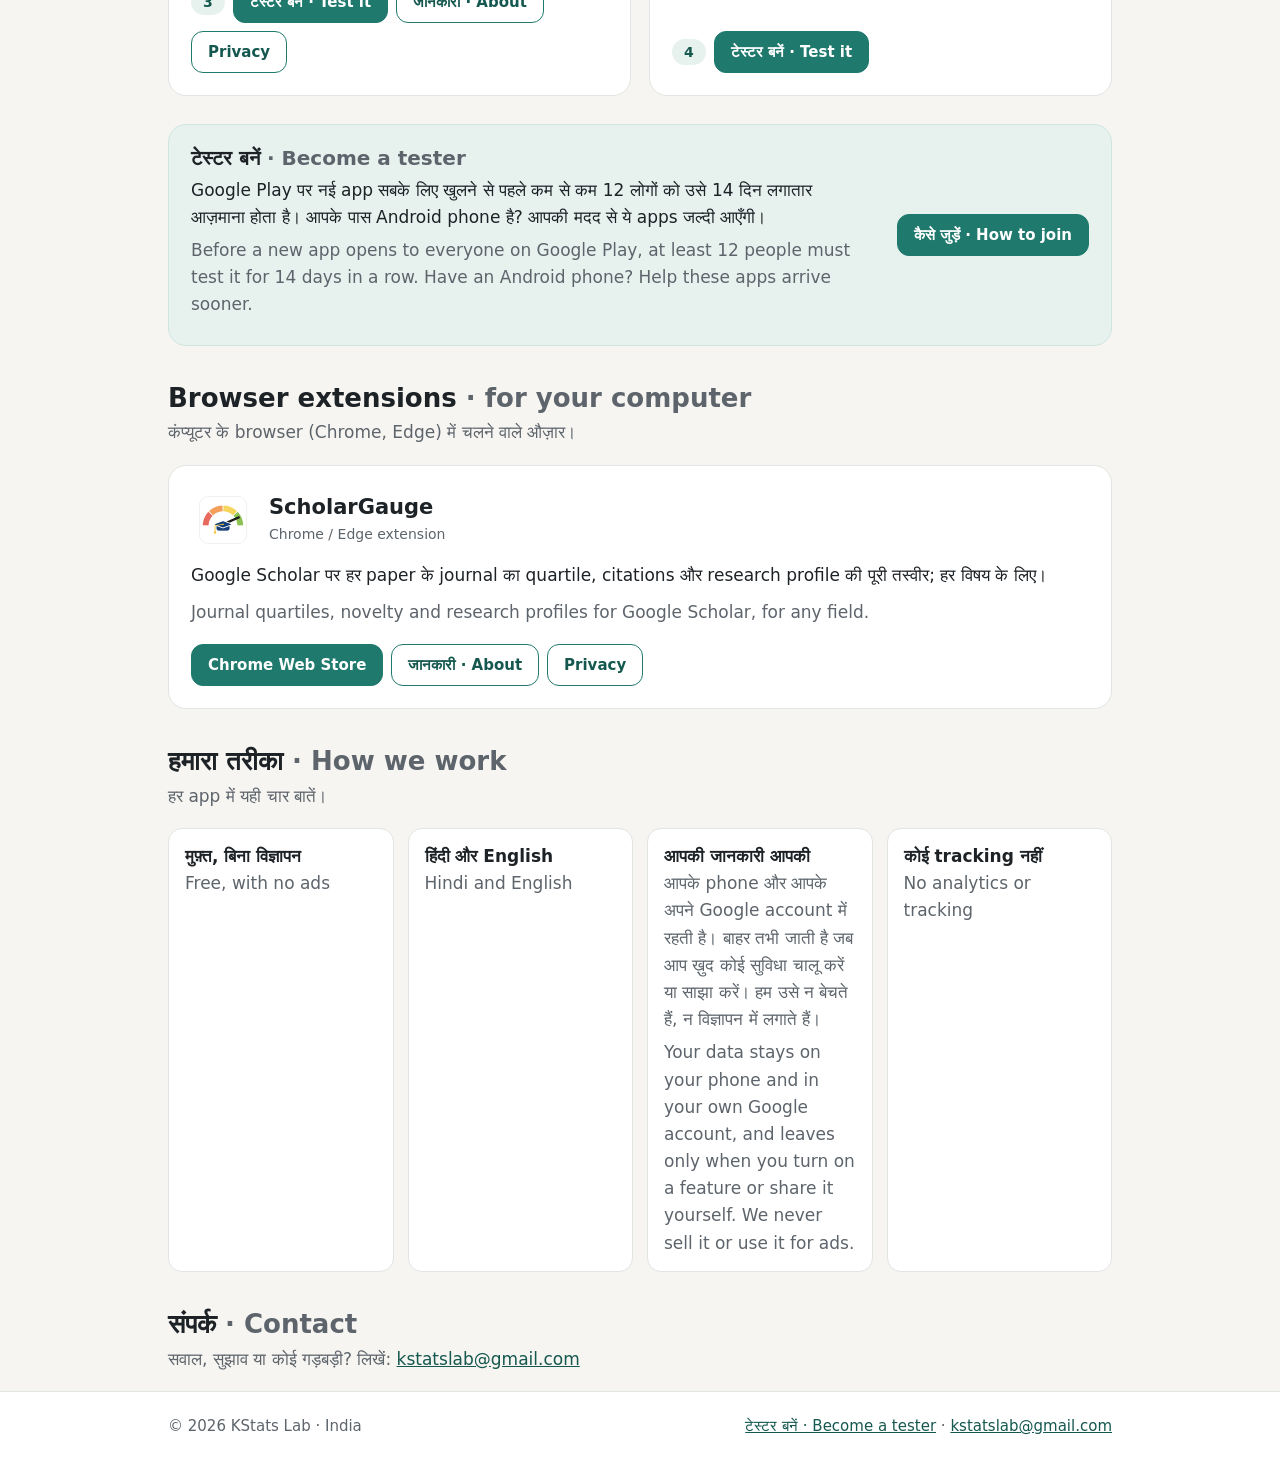
==== commit a24aacb6: "updates" ====
--- a/index.html
+++ b/index.html
@@ -58,8 +58,7 @@
       <p>पूरे परिवार की दवा का अलार्म, डॉक्टर की पर्ची जैसा 1-0-1, बोलकर याद दिलाना, स्टॉक ख़त्म होने से पहले चेतावनी, BP, शुगर और बुखार की रीडिंग, और डॉक्टर के लिए PDF रिपोर्ट।</p>
       <p class="en" lang="en">Medicine alarms for the whole family, 1-0-1 entry like the doctor's slip, spoken reminders, low-stock alerts, BP, sugar and fever readings, and a PDF report for the doctor.</p>
       <div class="actions">
-        <span class="badge">1 · सबसे पहले · First</span>
-        <a class="btn primary" href="testers/#dawa-aur-sehat" target="_blank" rel="noopener">टेस्टर बनें · Test it</a>
+        <span class="badge">1 · Google Play की मंज़ूरी का इंतज़ार · Awaiting Google Play approval</span>
         <a class="btn" href="dawa-aur-sehat/" target="_blank" rel="noopener">जानकारी · About</a>
         <a class="btn" href="dawa-aur-sehat/privacy.html" target="_blank" rel="noopener">Privacy</a>
       </div>
@@ -90,6 +89,7 @@
       <div class="actions">
         <span class="badge">3</span>
         <a class="btn primary" href="testers/#paisa-ganit" target="_blank" rel="noopener">टेस्टर बनें · Test it</a>
+        <a class="btn" href="paisa-ganit/" target="_blank" rel="noopener">जानकारी · About</a>
         <a class="btn" href="paisa-ganit/privacy.html" target="_blank" rel="noopener">Privacy</a>
       </div>
     </article>
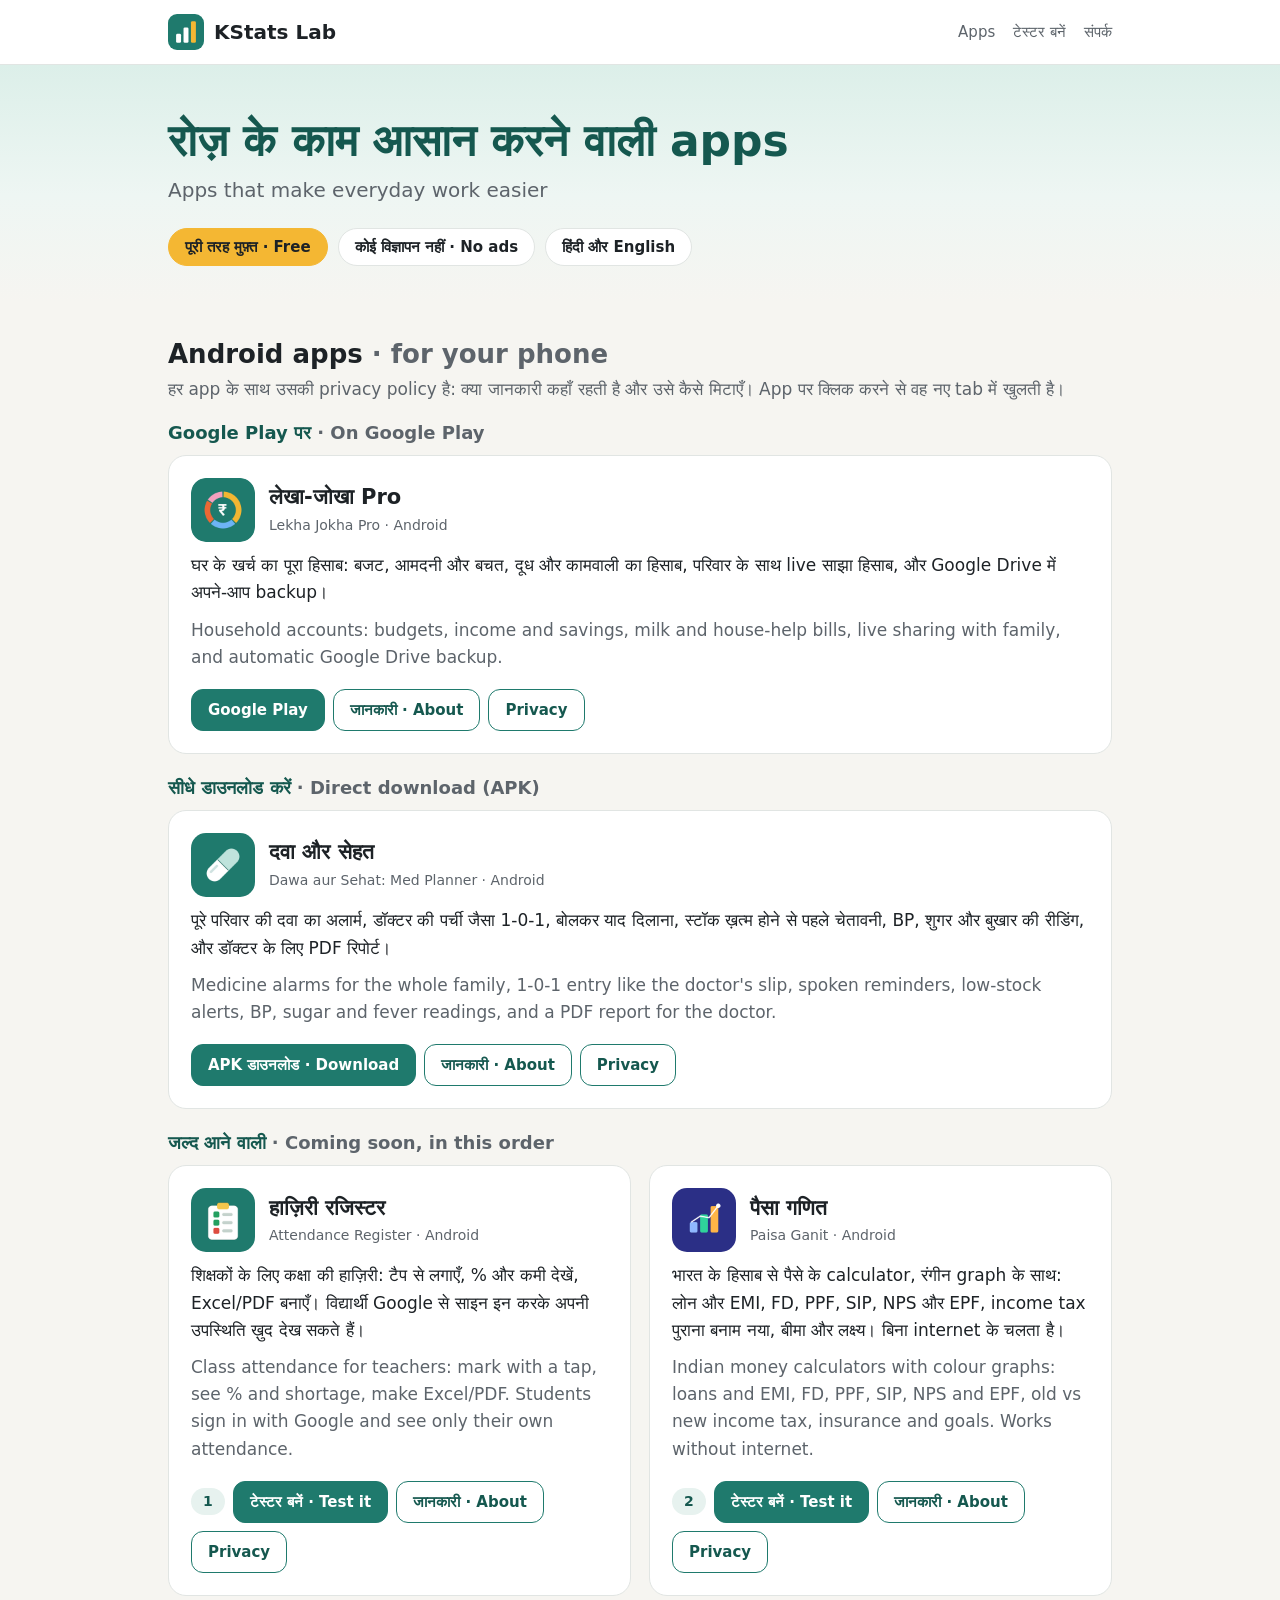
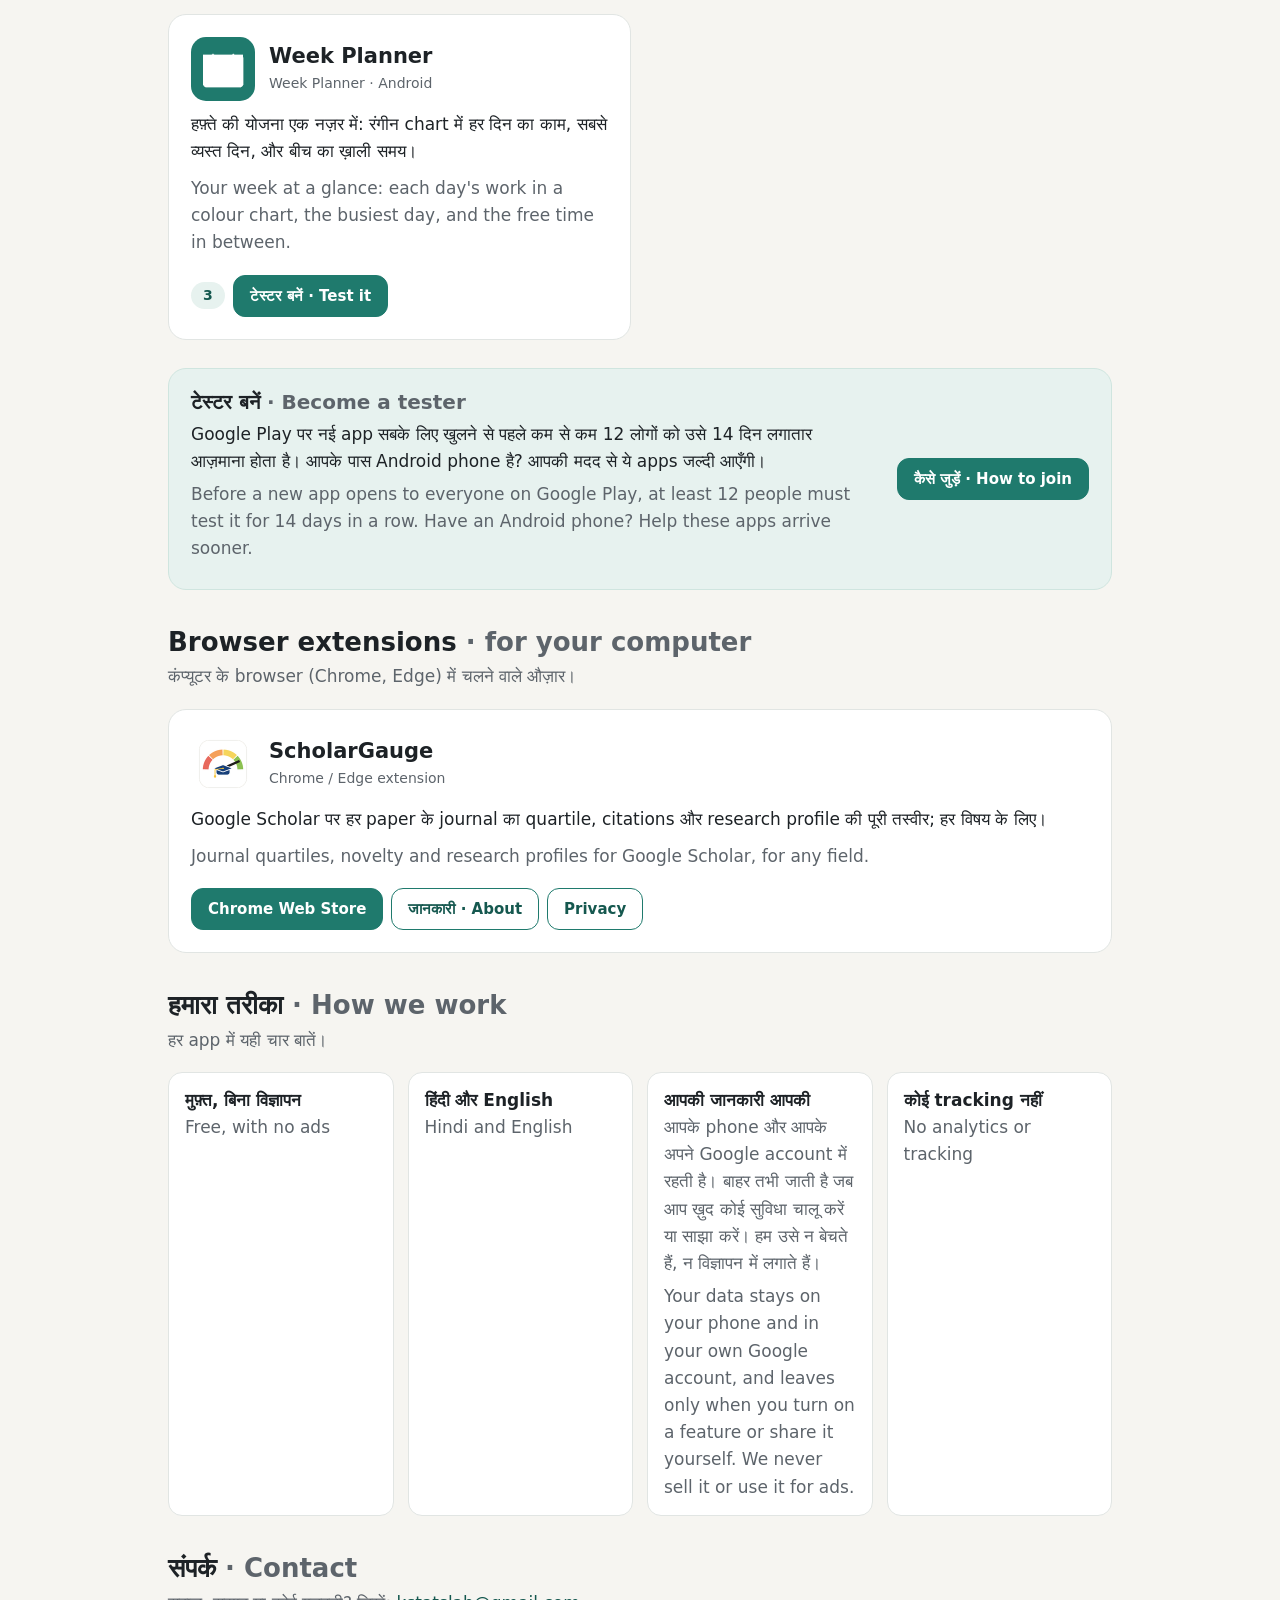
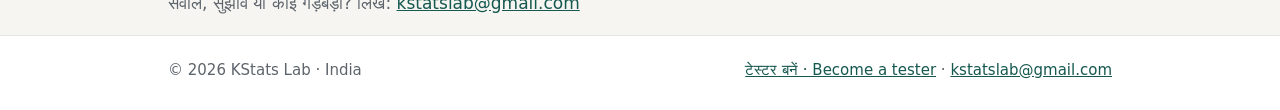
==== commit 4ccd5fda: "updates" ====
--- a/index.html
+++ b/index.html
@@ -48,8 +48,8 @@
     </article>
   </div>
 
-  <h3 class="group">जल्द आने वाली <span class="muted" lang="en">· Coming soon, in this order</span></h3>
-  <div class="cards pair">
+  <h3 class="group">सीधे डाउनलोड करें <span class="muted" lang="en">· Direct download (APK)</span></h3>
+  <div class="cards">
     <article class="card">
       <header>
         <img src="img/dawa-aur-sehat.png" alt="" width="64" height="64">
@@ -58,12 +58,15 @@
       <p>पूरे परिवार की दवा का अलार्म, डॉक्टर की पर्ची जैसा 1-0-1, बोलकर याद दिलाना, स्टॉक ख़त्म होने से पहले चेतावनी, BP, शुगर और बुखार की रीडिंग, और डॉक्टर के लिए PDF रिपोर्ट।</p>
       <p class="en" lang="en">Medicine alarms for the whole family, 1-0-1 entry like the doctor's slip, spoken reminders, low-stock alerts, BP, sugar and fever readings, and a PDF report for the doctor.</p>
       <div class="actions">
-        <span class="badge">1 · Google Play की मंज़ूरी का इंतज़ार · Awaiting Google Play approval</span>
+        <a class="btn primary" href="dawa-aur-sehat/#download" target="_blank" rel="noopener">APK डाउनलोड · Download</a>
         <a class="btn" href="dawa-aur-sehat/" target="_blank" rel="noopener">जानकारी · About</a>
         <a class="btn" href="dawa-aur-sehat/privacy.html" target="_blank" rel="noopener">Privacy</a>
       </div>
     </article>
+  </div>
 
+  <h3 class="group">जल्द आने वाली <span class="muted" lang="en">· Coming soon, in this order</span></h3>
+  <div class="cards pair">
     <article class="card">
       <header>
         <img src="img/attendance.png" alt="" width="64" height="64">
@@ -72,7 +75,7 @@
       <p>शिक्षकों के लिए कक्षा की हाज़िरी: टैप से लगाएँ, % और कमी देखें, Excel/PDF बनाएँ। विद्यार्थी Google से साइन इन करके अपनी उपस्थिति ख़ुद देख सकते हैं।</p>
       <p class="en" lang="en">Class attendance for teachers: mark with a tap, see % and shortage, make Excel/PDF. Students sign in with Google and see only their own attendance.</p>
       <div class="actions">
-        <span class="badge">2</span>
+        <span class="badge">1</span>
         <a class="btn primary" href="testers/#attendance" target="_blank" rel="noopener">टेस्टर बनें · Test it</a>
         <a class="btn" href="attendance/" target="_blank" rel="noopener">जानकारी · About</a>
         <a class="btn" href="attendance/privacy.html" target="_blank" rel="noopener">Privacy</a>
@@ -87,7 +90,7 @@
       <p>भारत के हिसाब से पैसे के calculator, रंगीन graph के साथ: लोन और EMI, FD, PPF, SIP, NPS और EPF, income tax पुराना बनाम नया, बीमा और लक्ष्य। बिना internet के चलता है।</p>
       <p class="en" lang="en">Indian money calculators with colour graphs: loans and EMI, FD, PPF, SIP, NPS and EPF, old vs new income tax, insurance and goals. Works without internet.</p>
       <div class="actions">
-        <span class="badge">3</span>
+        <span class="badge">2</span>
         <a class="btn primary" href="testers/#paisa-ganit" target="_blank" rel="noopener">टेस्टर बनें · Test it</a>
         <a class="btn" href="paisa-ganit/" target="_blank" rel="noopener">जानकारी · About</a>
         <a class="btn" href="paisa-ganit/privacy.html" target="_blank" rel="noopener">Privacy</a>
@@ -102,7 +105,7 @@
       <p>हफ़्ते की योजना एक नज़र में: रंगीन chart में हर दिन का काम, सबसे व्यस्त दिन, और बीच का ख़ाली समय।</p>
       <p class="en" lang="en">Your week at a glance: each day's work in a colour chart, the busiest day, and the free time in between.</p>
       <div class="actions">
-        <span class="badge">4</span>
+        <span class="badge">3</span>
         <a class="btn primary" href="testers/#week-planner" target="_blank" rel="noopener">टेस्टर बनें · Test it</a>
       </div>
     </article>
--- a/style.css
+++ b/style.css
@@ -121,3 +121,12 @@
 .note-box p { margin: 0 0 6px; }
 .note-box p:last-child { margin-bottom: 0; }
 .cards.pair { grid-template-columns: repeat(auto-fit, minmax(min(360px, 100%), 1fr)); }
+
+/* Direct APK download (Dawa aur Sehat) */
+.download-box { background: var(--soft); border: 1px solid #cfe5df; border-radius: 18px; padding: 18px 22px; margin: 0 0 18px; display: flex; flex-wrap: wrap; align-items: center; gap: 10px 18px; }
+.download-box p { margin: 0; }
+.btn.big { min-height: 52px; padding: 12px 22px; font-size: 17px; }
+.box .steps { padding-left: 22px; }
+details.check { margin-top: 16px; background: var(--card); border: 1px solid var(--rule); border-radius: 14px; padding: 12px 18px; max-width: 820px; }
+details.check summary { cursor: pointer; font-weight: 600; }
+details.check code { word-break: break-all; font-size: 13px; }
